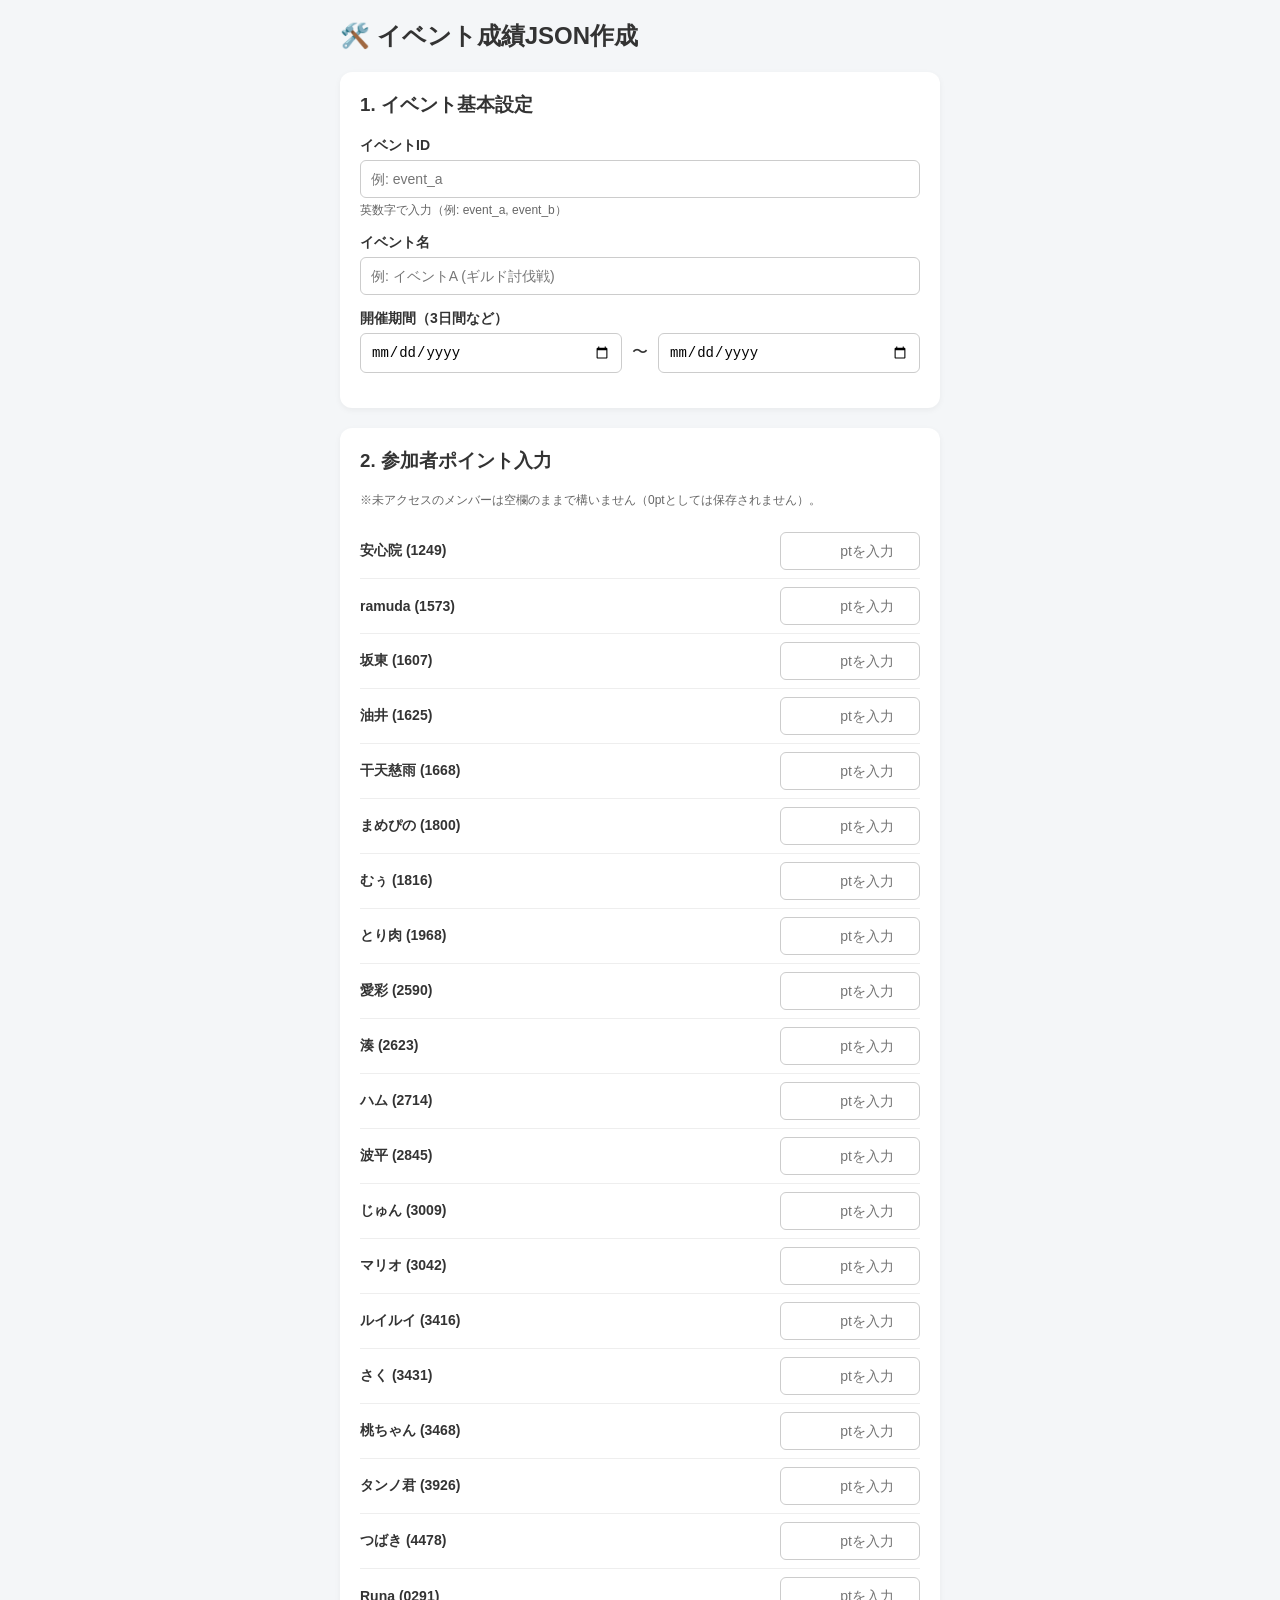
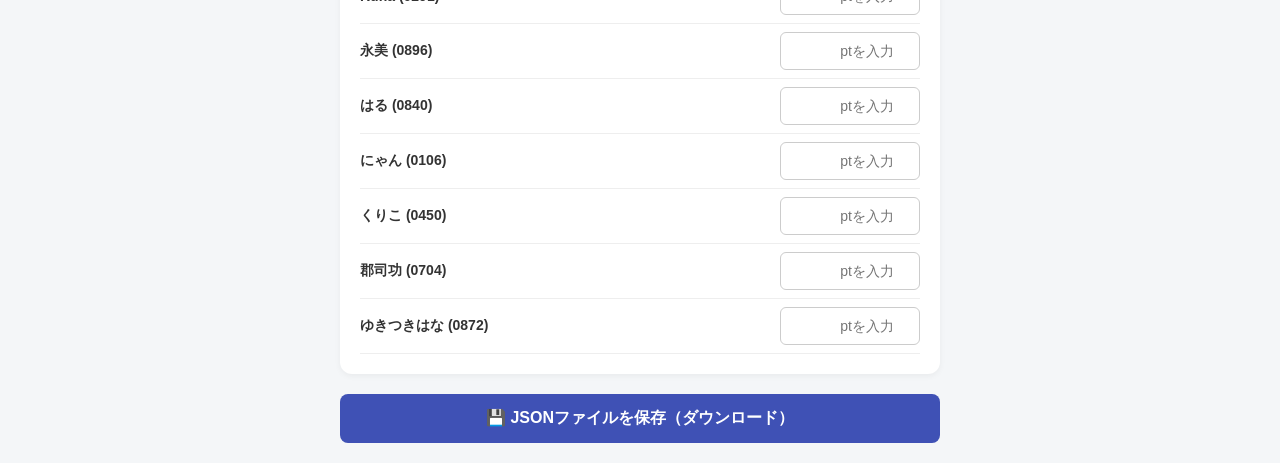
==== admin.html @ f38b884c "Add files via upload" ====
<!DOCTYPE html>
<html lang="ja">
<head>
  <meta charset="UTF-8">
  <meta name="viewport" content="width=device-width, initial-scale=1.0">
  <title>イベントJSON作成ツール</title>
  <style>
    :root {
      --primary-color: #3f51b5;
      --bg-color: #f4f6f8;
      --text-main: #333;
    }

    body {
      font-family: -apple-system, BlinkMacSystemFont, "Segoe UI", Roboto, sans-serif;
      background-color: var(--bg-color);
      color: var(--text-main);
      max-width: 600px;
      margin: 20px auto;
      padding: 0 15px;
    }

    .card {
      background: #fff;
      border-radius: 12px;
      padding: 20px;
      margin-bottom: 20px;
      box-shadow: 0 2px 6px rgba(0,0,0,0.05);
    }

    h2, h3 { margin-top: 0; }

    .form-group {
      margin-bottom: 15px;
    }

    label {
      display: block;
      font-weight: bold;
      margin-bottom: 5px;
      font-size: 14px;
    }

    input[type="text"],
    input[type="date"],
    input[type="number"],
    select {
      width: 100%;
      padding: 10px;
      border: 1px solid #ccc;
      border-radius: 6px;
      box-sizing: border-box;
      font-size: 14px;
    }

    .date-range {
      display: flex;
      align-items: center;
      gap: 10px;
    }

    .member-row {
      display: flex;
      align-items: center;
      justify-content: space-between;
      padding: 8px 0;
      border-bottom: 1px solid #eee;
    }

    .member-info {
      font-weight: bold;
      font-size: 14px;
    }

    .member-input {
      width: 140px !important;
      text-align: right;
    }

    .btn-submit {
      width: 100%;
      background: var(--primary-color);
      color: #fff;
      border: none;
      padding: 14px;
      border-radius: 8px;
      font-size: 16px;
      font-weight: bold;
      cursor: pointer;
    }

    .btn-submit:hover {
      opacity: 0.9;
    }

    .hint {
      font-size: 12px;
      color: #666;
      margin-top: 4px;
    }
  </style>
</head>
<body>

  <h2>🛠️ イベント成績JSON作成</h2>

  <form id="json-form">
    <!-- 1. イベント基本情報 -->
    <div class="card">
      <h3>1. イベント基本設定</h3>

      <div class="form-group">
        <label for="event-id">イベントID</label>
        <input type="text" id="event-id" placeholder="例: event_a" required>
        <div class="hint">英数字で入力（例: event_a, event_b）</div>
      </div>

      <div class="form-group">
        <label for="event-name">イベント名</label>
        <input type="text" id="event-name" placeholder="例: イベントA (ギルド討伐戦)" required>
      </div>

      <div class="form-group">
        <label>開催期間（3日間など）</label>
        <div class="date-range">
          <input type="date" id="start-date" required>
          <span>〜</span>
          <input type="date" id="end-date" required>
        </div>
      </div>
    </div>

    <!-- 2. 個人ポイント入力 -->
    <div class="card">
      <h3>2. 参加者ポイント入力</h3>
      <p class="hint" style="margin-bottom: 15px;">※未アクセスのメンバーは空欄のままで構いません（0ptとしては保存されません）。</p>
      
      <div id="members-container">
        <p>users.json を読み込み中...</p>
      </div>
    </div>

    <!-- 3. 出力ボタン -->
    <button type="submit" class="btn-submit">💾 JSONファイルを保存（ダウンロード）</button>
  </form>

  <script>
    document.addEventListener('DOMContentLoaded', async () => {
      const membersContainer = document.getElementById('members-container');
      const form = document.getElementById('json-form');
      let usersData = {};

      // users.json の読み込み
      try {
        const res = await fetch('users.json');
        if (!res.ok) throw new Error();
        usersData = await res.json();
        renderMemberInputs(usersData);
      } catch (e) {
        membersContainer.innerHTML = '<p style="color:red;">users.json の読み込みに失敗しました。Live Server等のローカルサーバーで実行してください。</p>';
        return;
      }

      // メンバー入力欄の生成
      function renderMemberInputs(users) {
        membersContainer.innerHTML = '';
        Object.entries(users).forEach(([id, name]) => {
          const row = document.createElement('div');
          row.className = 'member-row';
          row.innerHTML = `
            <span class="member-info">${name} (${id})</span>
            <input type="number" class="member-input" data-userid="${id}" placeholder="ptを入力" min="0" step="1">
          `;
          membersContainer.appendChild(row);
        });
      }

      // フォーム送信（JSON生成・ダウンロード）
      form.addEventListener('submit', (e) => {
        e.preventDefault();

        const eventId = document.getElementById('event-id').value.trim();
        const eventName = document.getElementById('event-name').value.trim();
        const startDate = document.getElementById('start-date').value;
        const endDate = document.getElementById('end-date').value;

        // 日付フォーマットの生成 (例: "2026-08-10 〜 2026-08-12")
        const dateString = (startDate === endDate) ? startDate : `${startDate} 〜 ${endDate}`;

        // ポイント入力値の取得
        const records = [];
        const inputs = document.querySelectorAll('.member-input');
        inputs.forEach(input => {
          const value = input.value.trim();
          if (value !== '') {
            records.push({
              userId: input.getAttribute('data-userid'),
              points: parseInt(value, 10)
            });
          }
        });

        // 保存用JSONオブジェクト作成
        const outputJson = {
          eventId: eventId,
          eventName: eventName,
          date: dateString,
          records: records
        };

        // ファイルダウンロード処理
        const fileName = `${startDate}_${eventId}.json`;
        const blob = new Blob([JSON.stringify(outputJson, null, 2)], { type: 'application/json' });
        const url = URL.createObjectURL(blob);
        const a = document.createElement('a');
        a.href = url;
        a.download = fileName;
        a.click();
        URL.revokeObjectURL(url);

        alert(`『${fileName}』を保存しました！\n\n【次の手順】\n1. ダウンロードしたファイルを events/ フォルダに移動してください。\n2. events.json に "events/${fileName}" を追記してください。`);
      });
    });
  </script>
</body>
</html>
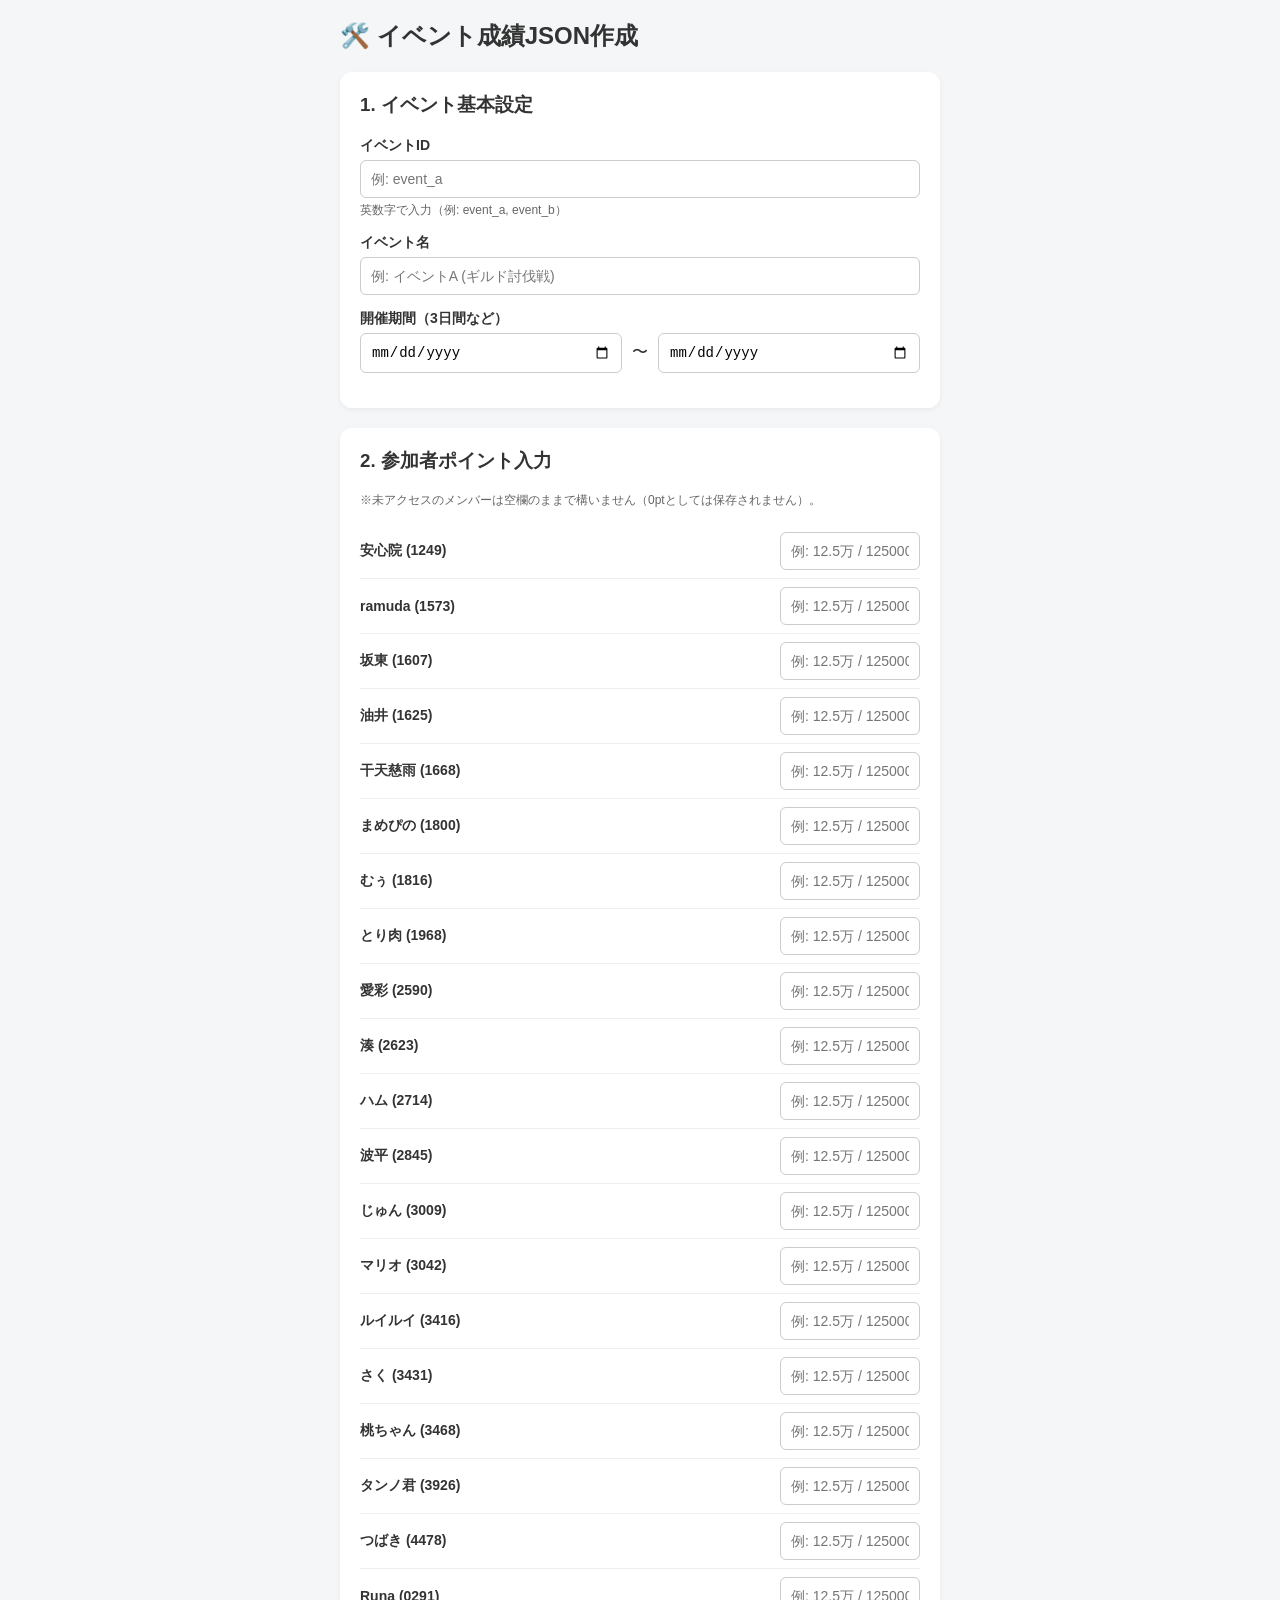
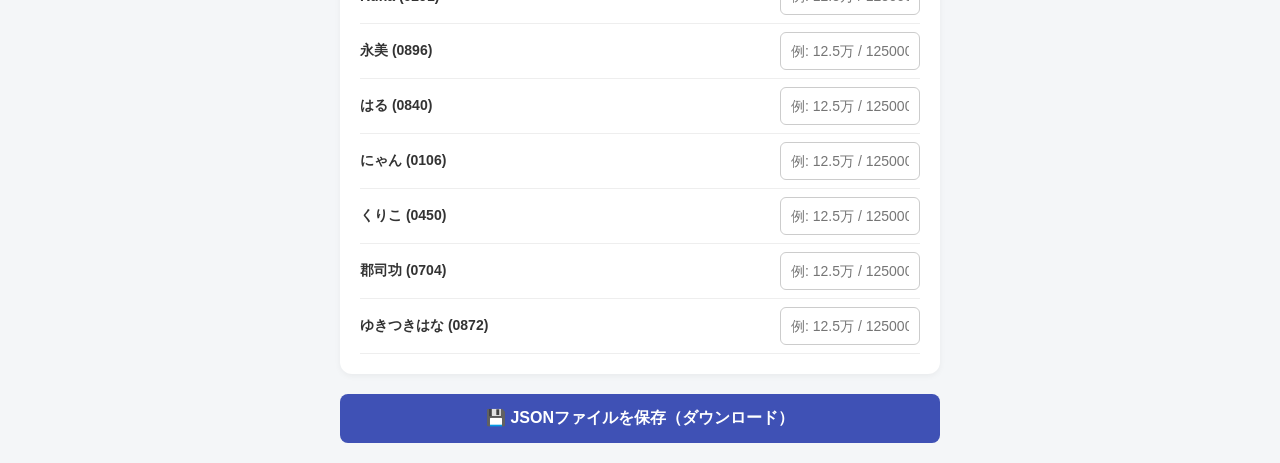
==== commit 169cc60f: "Update admin.html" ====
--- a/admin.html
+++ b/admin.html
@@ -145,6 +145,39 @@
   </form>
 
   <script>
+    // 「12.5万」や「1.2億」「125000」などの文字列を数値(整数)に変換する関数
+    function parseJapaneseNumber(str) {
+      if (!str) return 0;
+      // 全角英数字・記号を半角に変換し、カンマを除去
+      let normalized = str.replace(/[Ａ-Ｚａ-ｚ０-９．]/g, s => String.fromCharCode(s.charCodeAt(0) - 0xfee0))
+                          .replace(/,/g, '').trim();
+
+      let total = 0;
+
+      // 「億」の処理
+      if (normalized.includes('億')) {
+        const parts = normalized.split('億');
+        const okuValue = parseFloat(parts[0]) || 0;
+        total += okuValue * 100000000;
+        normalized = parts[1] || '';
+      }
+
+      // 「万」の処理
+      if (normalized.includes('万')) {
+        const parts = normalized.split('万');
+        const manValue = parseFloat(parts[0]) || 0;
+        total += manValue * 10000;
+        normalized = parts[1] || '';
+      }
+
+      // 残りの数値部分を追加
+      if (normalized && !isNaN(parseFloat(normalized))) {
+        total += parseFloat(normalized);
+      }
+
+      return Math.round(total);
+    }
+
     document.addEventListener('DOMContentLoaded', async () => {
       const membersContainer = document.getElementById('members-container');
       const form = document.getElementById('json-form');
@@ -169,7 +202,7 @@
           row.className = 'member-row';
           row.innerHTML = `
             <span class="member-info">${name} (${id})</span>
-            <input type="number" class="member-input" data-userid="${id}" placeholder="ptを入力" min="0" step="1">
+            <input type="text" class="member-input" data-userid="${id}" placeholder="例: 12.5万 / 125000">
           `;
           membersContainer.appendChild(row);
         });
@@ -195,7 +228,7 @@
           if (value !== '') {
             records.push({
               userId: input.getAttribute('data-userid'),
-              points: parseInt(value, 10)
+              points: parseJapaneseNumber(value)
             });
           }
         });
@@ -223,4 +256,4 @@
     });
   </script>
 </body>
-</html>+</html>
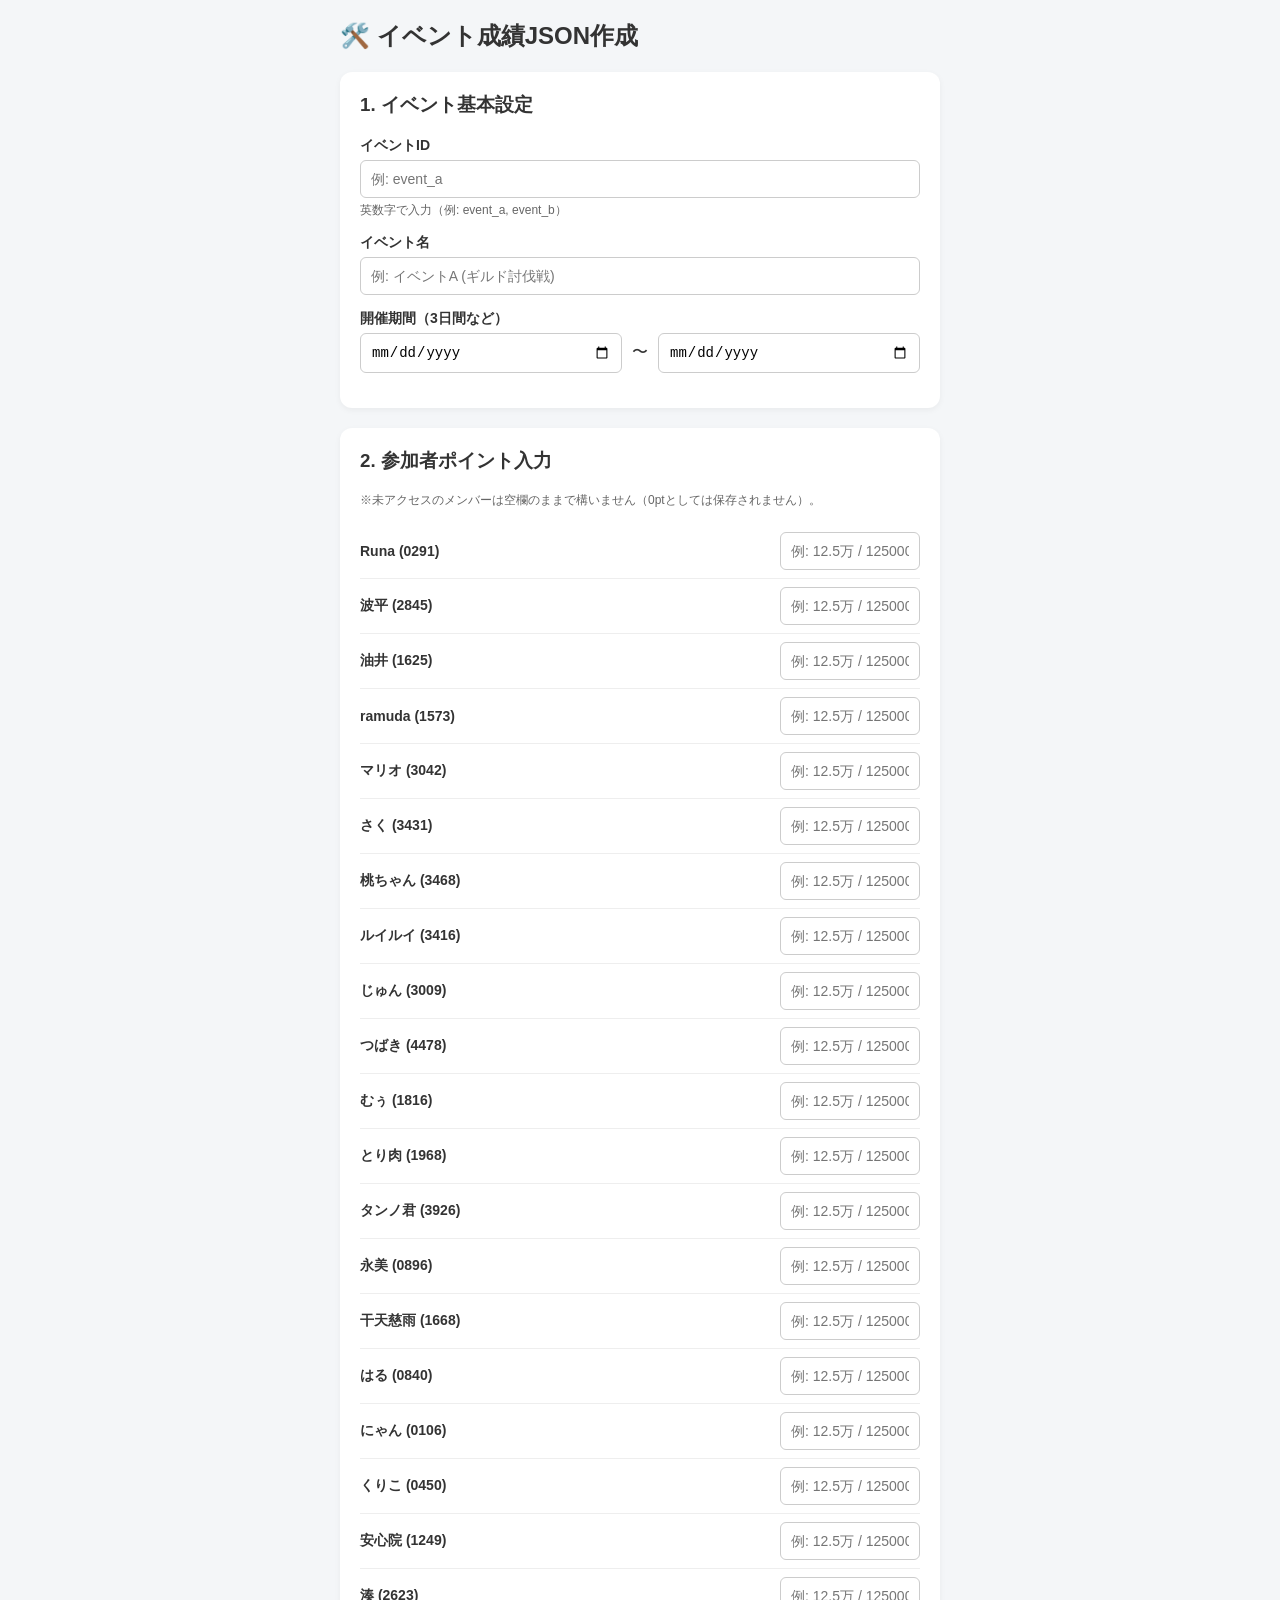
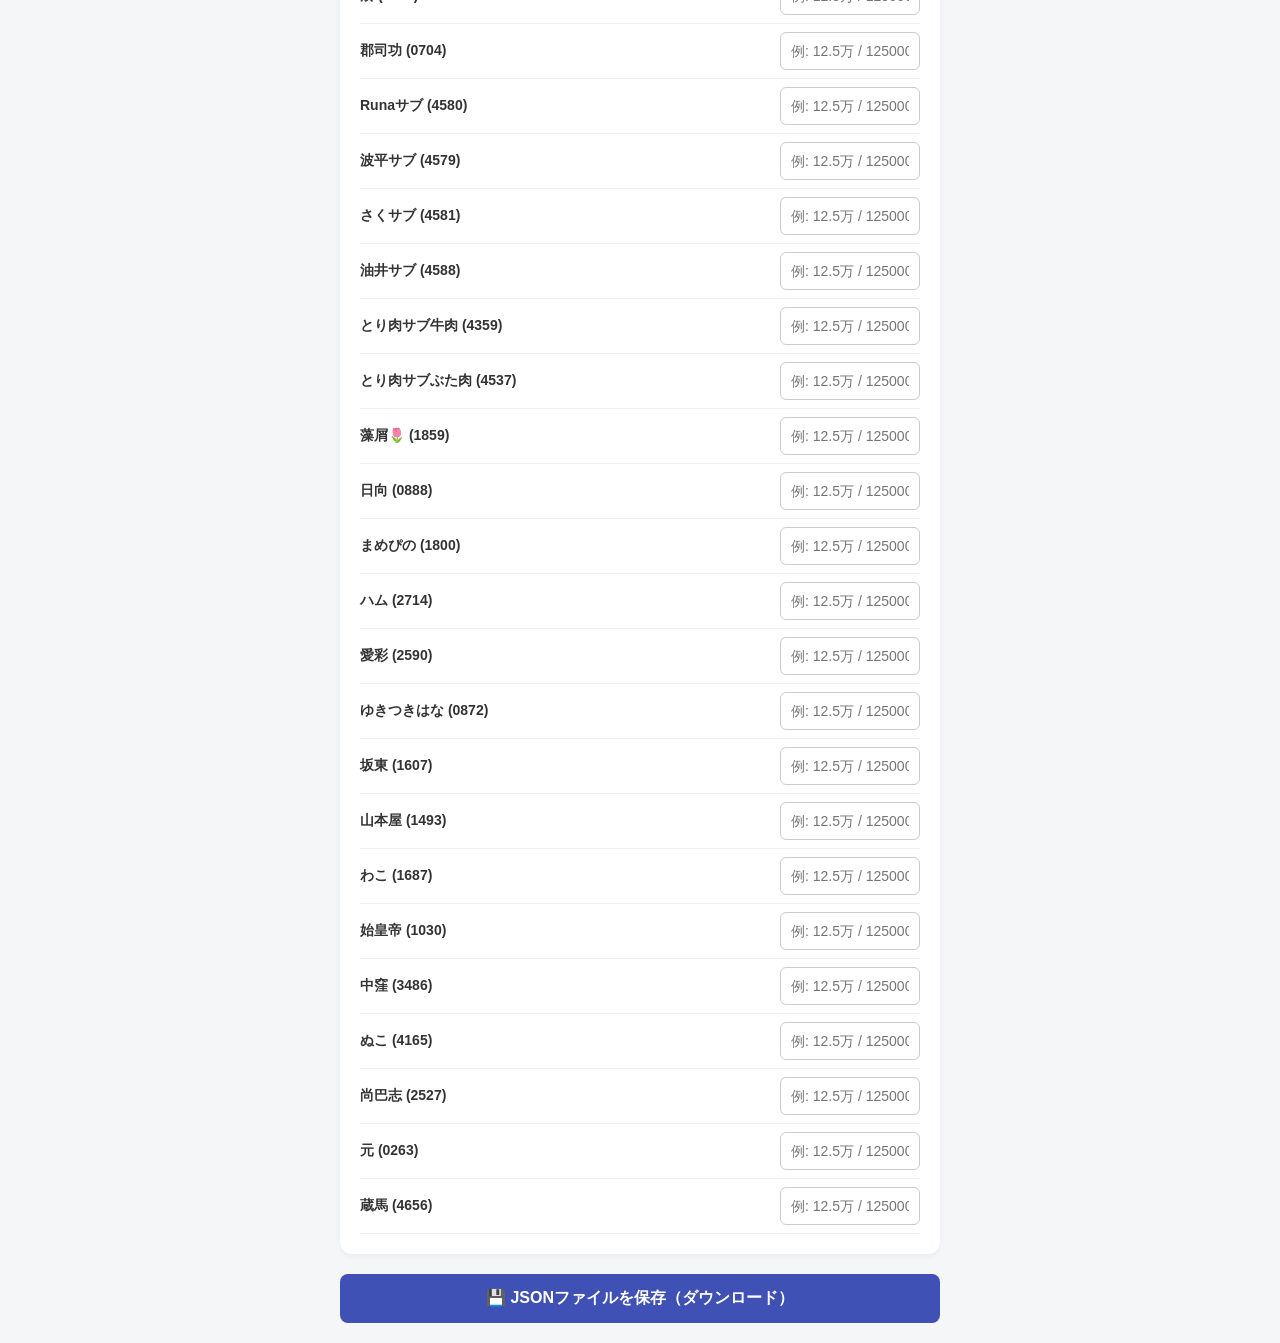
==== commit c8f186a5: "Update admin.html" ====
--- a/admin.html
+++ b/admin.html
@@ -178,26 +178,34 @@
       return Math.round(total);
     }
 
-    document.addEventListener('DOMContentLoaded', async () => {
+document.addEventListener('DOMContentLoaded', async () => {
       const membersContainer = document.getElementById('members-container');
       const form = document.getElementById('json-form');
-      let usersData = {};
-
-      // users.json の読み込み
+
+      // users.json の読み込み（記述順を保持するためテキストとして取得してパース）
       try {
         const res = await fetch('users.json');
         if (!res.ok) throw new Error();
-        usersData = await res.json();
-        renderMemberInputs(usersData);
+        
+        const text = await res.text();
+        // JSONテキストから "キー": "値" の定義順を正規表現で抽出
+        const userEntries = [];
+        const regex = /"(\d+)":\s*"([^"]+)"/g;
+        let match;
+        while ((match = regex.exec(text)) !== null) {
+          userEntries.push([match[1], match[2]]);
+        }
+
+        renderMemberInputs(userEntries);
       } catch (e) {
         membersContainer.innerHTML = '<p style="color:red;">users.json の読み込みに失敗しました。Live Server等のローカルサーバーで実行してください。</p>';
         return;
       }
 
       // メンバー入力欄の生成
-      function renderMemberInputs(users) {
+      function renderMemberInputs(userEntries) {
         membersContainer.innerHTML = '';
-        Object.entries(users).forEach(([id, name]) => {
+        userEntries.forEach(([id, name]) => {
           const row = document.createElement('div');
           row.className = 'member-row';
           row.innerHTML = `
@@ -207,7 +215,7 @@
           membersContainer.appendChild(row);
         });
       }
-
+      
       // フォーム送信（JSON生成・ダウンロード）
       form.addEventListener('submit', (e) => {
         e.preventDefault();
